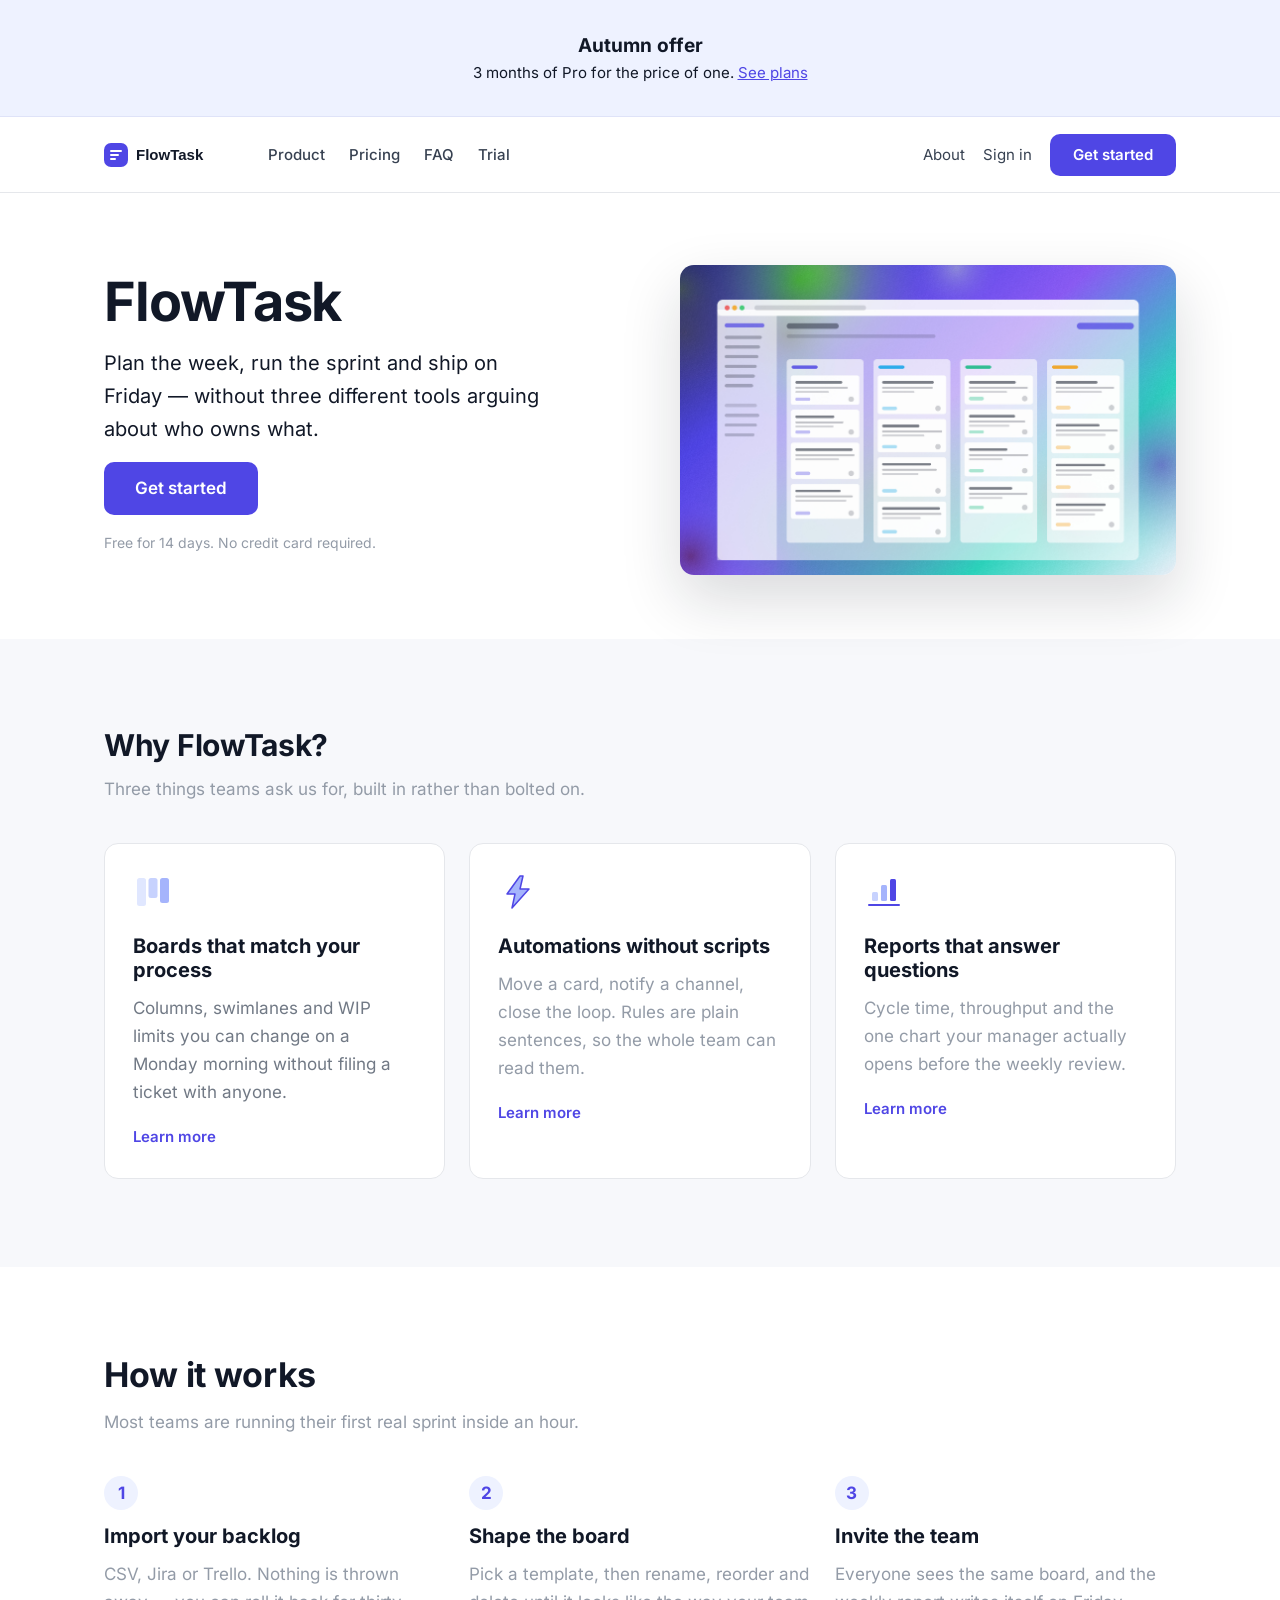
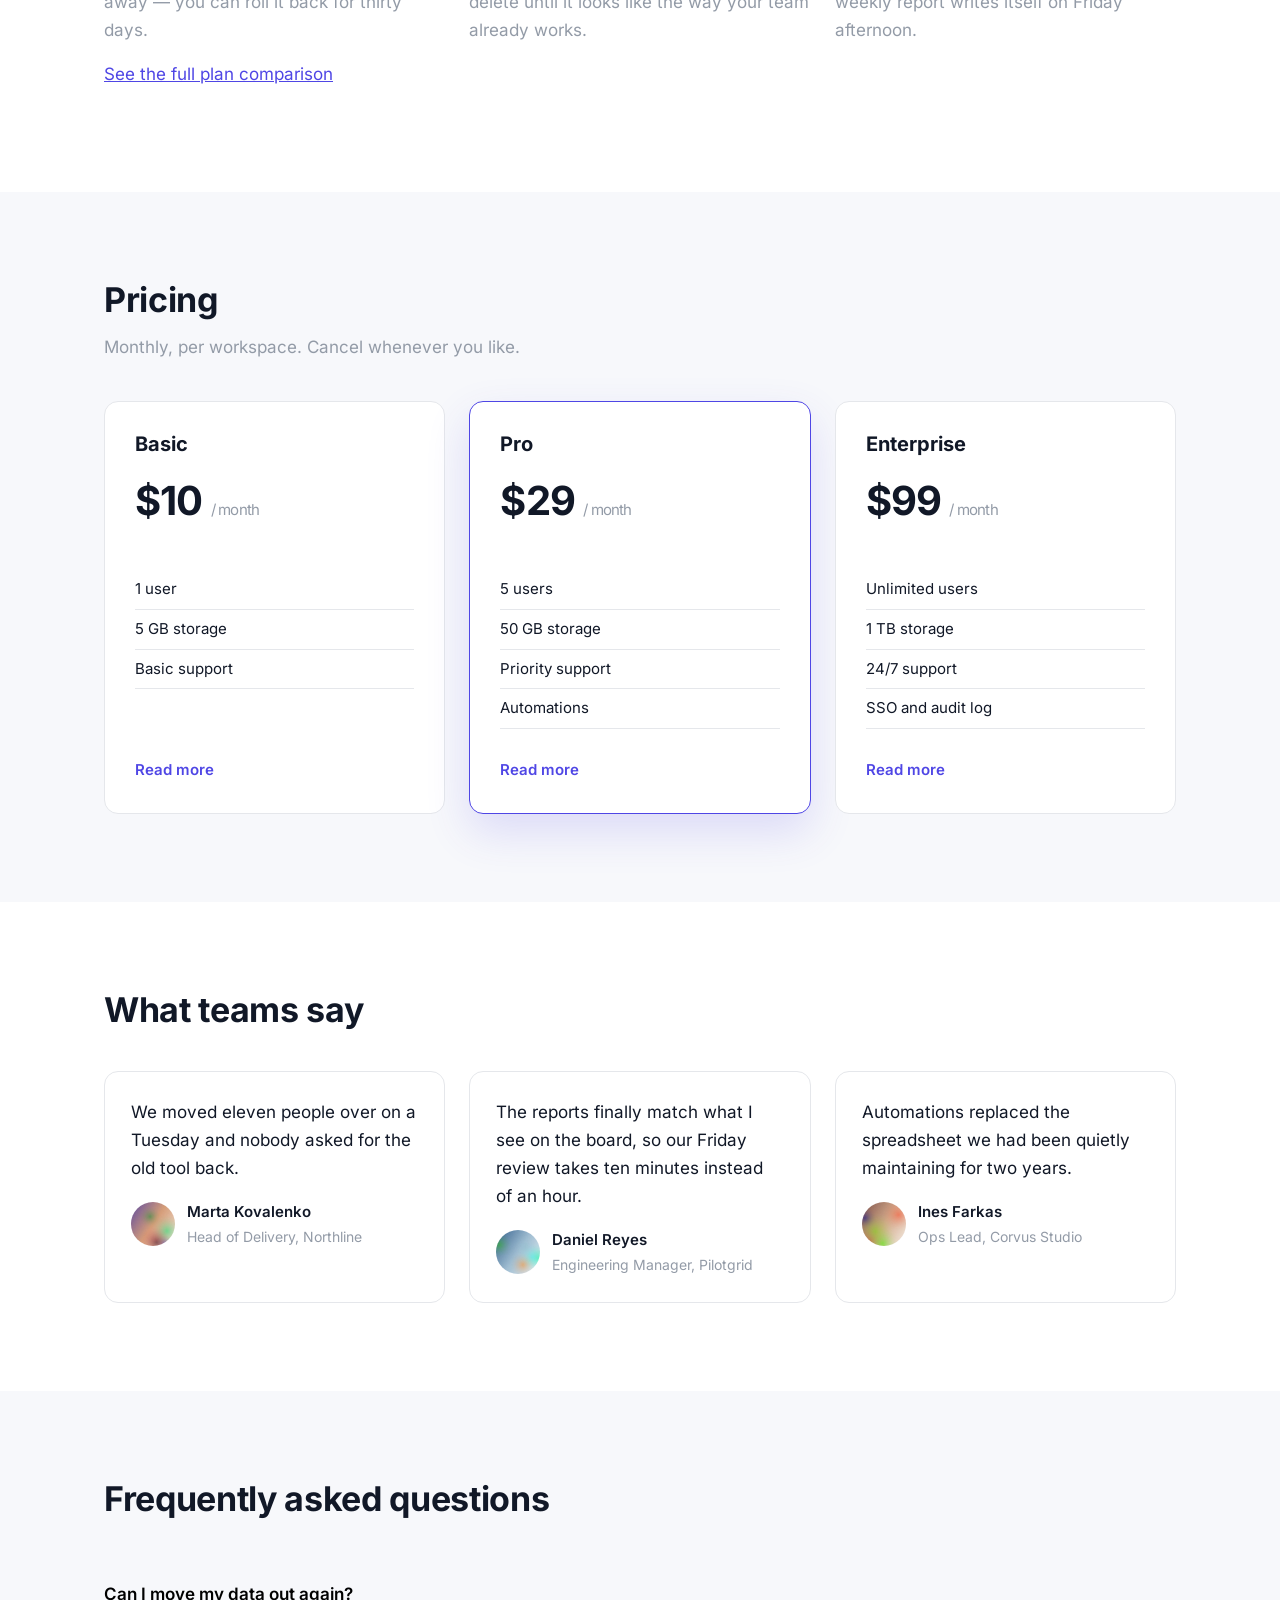
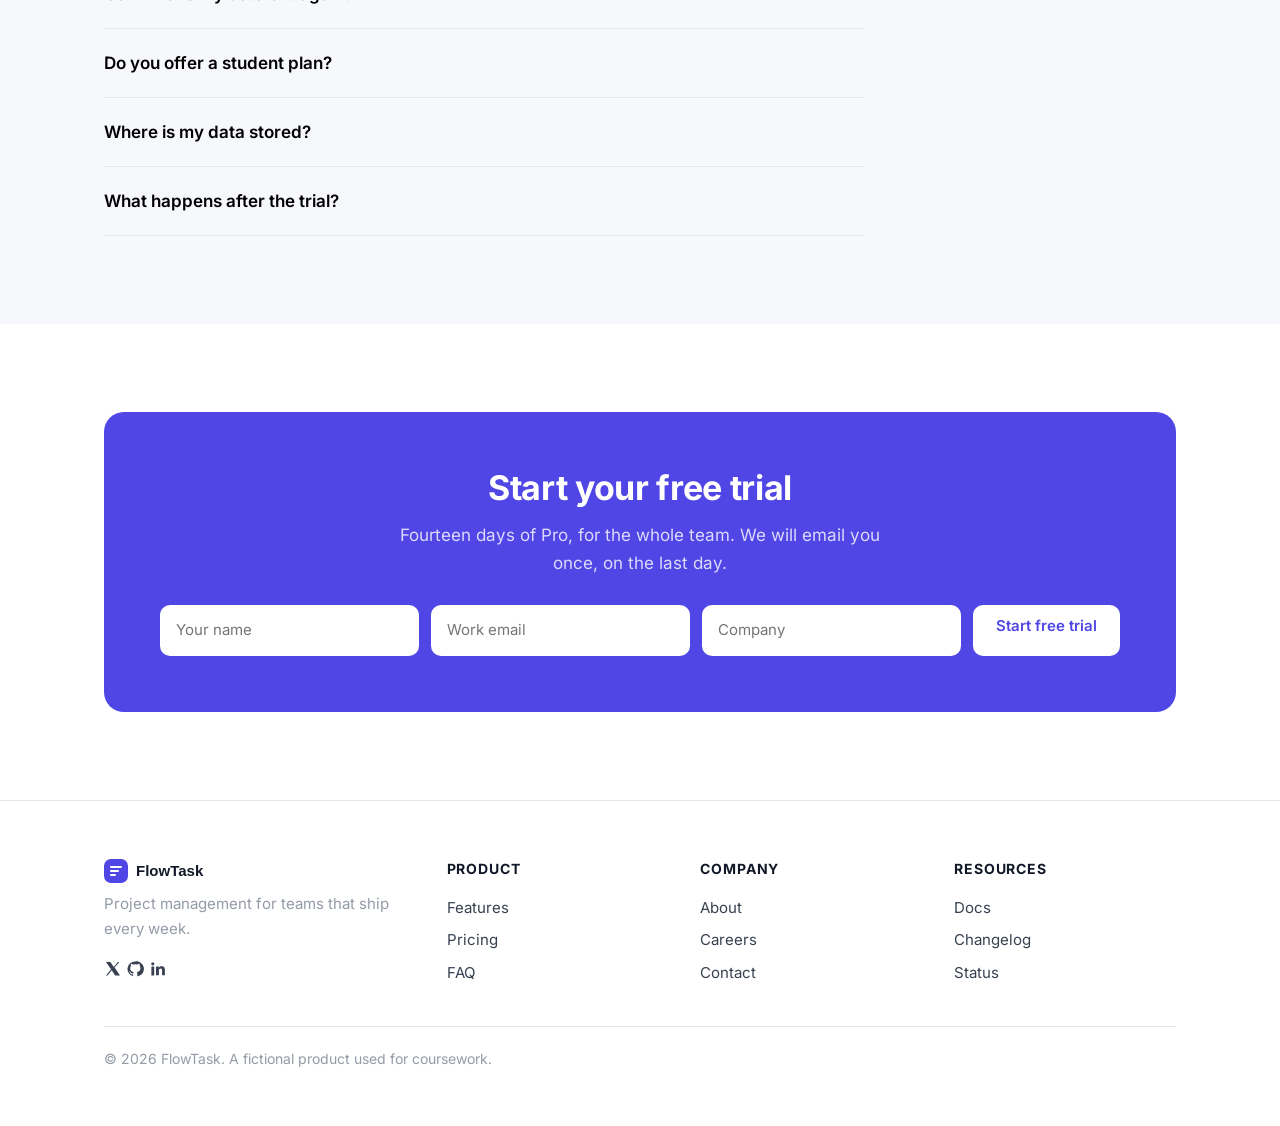
==== index.html @ 0ed1b21c "before changes" ====
<!DOCTYPE html>
<html>
<head>
  <meta charset="utf-8">
  <meta name="viewport" content="width=device-width, initial-scale=1">
  <title>FlowTask</title>
  <meta name="robots" content="noindex">
  <link rel="icon" href="img/logo.svg" type="image/svg+xml">
  <link rel="stylesheet" href="css/styles.css">
  <script src="js/main.js"></script>
  <script type="application/ld+json">
  {
    "@context": "https://schema.org",
    "@type": "Product",
    "name": "FlowTask Pro",
    "description": "Project management for teams that ship every week.",
    "brand": {
      "@type": "Brand",
      "name": "FlowTask"
    },
    "aggregateRating": {
      "@type": "AggregateRating",
      "ratingValue": "4.9",
      "reviewCount": "1284"
    },
    "offers": {
      "@type": "Offer",
      "price": "19.00",
      "priceCurrency": "USD",
      "availability": "https://schema.org/InStock"
    }
  }
  </script>
</head>
<body>

<header class="site-header">
  <div class="site-header__inner">
    <img class="logo" src="img/logo.svg" alt="FlowTask" width="132" height="28">

    <nav class="nav" role="navigation" aria-label="Main navigation">
      <div class="nav-item" data-target="features">Product</div>
      <div class="nav-item" data-target="pricing">Pricing</div>
      <div class="nav-item" data-target="faq">FAQ</div>
      <div class="nav-item" data-target="trial">Trial</div>
    </nav>

    <div class="site-header__actions">
      <a class="link-quiet" href="about.html">About</a>
      <a class="link-quiet" href="#" aria-label="Sign in">Sign in</a>
      <button class="btn btn--primary" role="button" aria-label="Get started button" id="header-cta">Get started</button>
    </div>
  </div>
</header>

<main>

  <section class="hero">
    <div class="shell hero__grid">
      <div class="hero__copy">
        <h1>FlowTask</h1>
        <p class="hero__lead">Plan the week, run the sprint and ship on Friday — without three
          different tools arguing about who owns what.</p>
        <div class="button button--primary button--lg" id="hero-cta">Get started</div>
        <p class="hero__note muted">Free for 14 days. No credit card required.</p>
      </div>
      <img class="hero__image" src="img/hero.jpg">
    </div>
  </section>

  <section class="section section--alt" id="features">
    <div class="shell">
      <div class="section__head">
        <h4>Why FlowTask?</h4>
        <p class="muted">Three things teams ask us for, built in rather than bolted on.</p>
      </div>

      <div class="grid-3">
        <div class="card">
          <img class="card__icon" src="img/feature-1.svg" alt="icon" width="40" height="40">
          <h3>Boards that match your process</h3>
          <p class="soft">Columns, swimlanes and WIP limits you can change on a Monday morning
            without filing a ticket with anyone.</p>
          <a class="card__link" href="#">Learn more</a>
        </div>

        <div class="card">
          <img class="card__icon" src="img/feature-2.svg" alt="" width="40" height="40">
          <h3>Automations without scripts</h3>
          <p class="muted">Move a card, notify a channel, close the loop. Rules are plain
            sentences, so the whole team can read them.</p>
          <a class="card__link" href="#">Learn more</a>
        </div>

        <div class="card">
          <img class="card__icon" src="img/feature-3.svg" alt="" width="40" height="40">
          <h3>Reports that answer questions</h3>
          <p class="muted">Cycle time, throughput and the one chart your manager actually opens
            before the weekly review.</p>
          <a class="card__link" href="#">Learn more</a>
        </div>
      </div>
    </div>
  </section>

  <section class="section" id="how">
    <div class="shell">
      <div class="section__head">
        <h2>How it works</h2>
        <p class="muted">Most teams are running their first real sprint inside an hour.</p>
      </div>

      <div class="grid-3">
        <div>
          <span class="step__num">1</span>
          <h3>Import your backlog</h3>
          <p class="muted">CSV, Jira or Trello. Nothing is thrown away — you can roll it back for
            thirty days.</p>
        </div>
        <div>
          <span class="step__num">2</span>
          <h3>Shape the board</h3>
          <p class="muted">Pick a template, then rename, reorder and delete until it looks like
            the way your team already works.</p>
        </div>
        <div>
          <span class="step__num">3</span>
          <h3>Invite the team</h3>
          <p class="muted">Everyone sees the same board, and the weekly report writes itself on
            Friday afternoon.</p>
        </div>
      </div>

      <p><a href="#pricing-details">See the full plan comparison</a></p>
    </div>
  </section>

  <section class="section section--alt" id="pricing">
    <div class="shell">
      <div class="section__head">
        <h2>Pricing</h2>
        <p class="muted">Monthly, per workspace. Cancel whenever you like.</p>
      </div>

      <div class="grid-3">
        <div class="plan">
          <h3>Basic</h3>
          <p class="plan__price">$10 <span class="plan__period">/ month</span></p>
          <ul class="plan__list">
            <li>1 user</li>
            <li>5 GB storage</li>
            <li>Basic support</li>
          </ul>
          <div class="plan__cta">
            <a class="card__link" href="#">Read more</a>
          </div>
        </div>

        <div class="plan plan--featured">
          <h3>Pro</h3>
          <p class="plan__price">$29 <span class="plan__period">/ month</span></p>
          <ul class="plan__list">
            <li>5 users</li>
            <li>50 GB storage</li>
            <li>Priority support</li>
            <li>Automations</li>
          </ul>
          <div class="plan__cta">
            <a class="card__link" href="#">Read more</a>
          </div>
        </div>

        <div class="plan">
          <h3>Enterprise</h3>
          <p class="plan__price">$99 <span class="plan__period">/ month</span></p>
          <ul class="plan__list">
            <li>Unlimited users</li>
            <li>1 TB storage</li>
            <li>24/7 support</li>
            <li>SSO and audit log</li>
          </ul>
          <div class="plan__cta">
            <a class="card__link" href="#">Read more</a>
          </div>
        </div>
      </div>
    </div>
  </section>

  <section class="section" id="testimonials">
    <div class="shell">
      <div class="section__head">
        <h2>What teams say</h2>
      </div>

      <div class="grid-3">
        <div class="quote">
          <p>We moved eleven people over on a Tuesday and nobody asked for the old tool back.</p>
          <div class="quote__person">
            <img class="quote__avatar" src="img/avatar-1.jpg" alt="" width="44" height="44">
            <div>
              <div class="quote__name">Marta Kovalenko</div>
              <div class="quote__role">Head of Delivery, Northline</div>
            </div>
          </div>
        </div>

        <div class="quote">
          <p>The reports finally match what I see on the board, so our Friday review takes ten
            minutes instead of an hour.</p>
          <div class="quote__person">
            <img class="quote__avatar" src="img/avatar-2.jpg" alt="" width="44" height="44">
            <div>
              <div class="quote__name">Daniel Reyes</div>
              <div class="quote__role">Engineering Manager, Pilotgrid</div>
            </div>
          </div>
        </div>

        <div class="quote">
          <p>Automations replaced the spreadsheet we had been quietly maintaining for two years.</p>
          <div class="quote__person">
            <img class="quote__avatar" src="img/avatar-3.jpg" alt="" width="44" height="44">
            <div>
              <div class="quote__name">Ines Farkas</div>
              <div class="quote__role">Ops Lead, Corvus Studio</div>
            </div>
          </div>
        </div>
      </div>
    </div>
  </section>

  <section class="section section--alt" id="faq">
    <div class="shell">
      <div class="section__head">
        <h2>Frequently asked questions</h2>
      </div>

      <div class="faq">

      <div class="faq__item">
        <button class="faq__q" type="button" aria-expanded="true">Can I move my data out again?</button>
        <div class="faq__a">
          <p>Yes. Every board exports to CSV and JSON, including comments and history, and the
            export runs on demand rather than on a schedule.</p>
        </div>
      </div>

      <div class="faq__item">
        <button class="faq__q" type="button" aria-expanded="true">Do you offer a student plan?</button>
        <div class="faq__a">
          <p>Students and non-profits get Pro at no cost for a year. Write to us from an
            institutional address and we will switch the workspace over.</p>
        </div>
      </div>

      <div class="faq__item">
        <button class="faq__q" type="button" aria-expanded="true">Where is my data stored?</button>
        <div class="faq__a">
          <p>In the EU by default. Enterprise workspaces can pin storage to a specific region and
            receive an audit log of every access.</p>
        </div>
      </div>

      <div class="faq__item">
        <button class="faq__q" type="button" aria-expanded="true">What happens after the trial?</button>
        <div class="faq__a">
          <p>The workspace becomes read-only for thirty days. Nothing is deleted until you ask us
            to delete it.</p>
        </div>
        </div>
      </div>
    </div>
  </section>

  <section class="section" id="trial">
    <div class="shell">
      <div class="trial">
        <h2>Start your free trial</h2>
        <p class="trial__lead">Fourteen days of Pro, for the whole team. We will email you once,
          on the last day.</p>

        <form class="trial__form" id="trial-form">
          <input class="trial__input" type="text" name="name" placeholder="Your name">
          <input class="trial__input" type="email" name="email" placeholder="Work email">
          <input class="trial__input" type="text" name="company" placeholder="Company">
          <div class="button button--invert" role="button" tabindex="0" id="trial-submit">Start free trial</div>
        </form>
      </div>
    </div>
  </section>

</main>

<footer class="site-footer">
  <div class="shell">
    <div class="site-footer__cols">
      <div>
        <img src="img/logo.svg" alt="FlowTask" width="132" height="28">
        <p class="muted">Project management for teams that ship every week.</p>
        <div class="social">
          <a href="#">
            <svg width="18" height="18" viewBox="0 0 18 18" aria-hidden="true">
              <path d="M10.6 7.6 15.3 2h-1.5l-4 4.9L6.4 2H2l5 7.3L2 15.5h1.5l4.2-5.2 3.5 5.2H16l-5.4-7.9Z" fill="#374151"/>
            </svg>
          </a>
          <a href="#">
            <svg width="18" height="18" viewBox="0 0 18 18" aria-hidden="true">
              <path d="M9 1.5a7.5 7.5 0 0 0-2.4 14.6c.4.1.5-.2.5-.4v-1.4c-2 .4-2.5-.5-2.7-1-.1-.3-.6-1-1-1.2-.3-.2-.8-.6 0-.6.7 0 1.2.7 1.4 1 .8 1.3 2 1 2.5.7.1-.6.3-1 .6-1.2-1.8-.2-3.7-.9-3.7-4 0-.9.3-1.6.8-2.2-.1-.2-.4-1 .1-2.1 0 0 .7-.2 2.2.8a7.4 7.4 0 0 1 4 0c1.5-1 2.2-.8 2.2-.8.5 1.1.2 1.9.1 2.1.5.6.8 1.3.8 2.2 0 3.1-1.9 3.8-3.7 4 .3.3.6.8.6 1.6v2.3c0 .2.1.5.5.4A7.5 7.5 0 0 0 9 1.5Z" fill="#374151"/>
            </svg>
          </a>
          <a href="#">
            <svg width="18" height="18" viewBox="0 0 18 18" aria-hidden="true">
              <path d="M3.4 6.4h2.8v9H3.4v-9Zm1.4-4.2a1.6 1.6 0 1 1 0 3.2 1.6 1.6 0 0 1 0-3.2ZM8 6.4h2.7v1.2h.1c.4-.7 1.3-1.4 2.7-1.4 2.9 0 3.4 1.8 3.4 4.2v4.9h-2.8v-4.4c0-1 0-2.4-1.5-2.4s-1.7 1.1-1.7 2.3v4.5H8v-9Z" fill="#374151"/>
            </svg>
          </a>
        </div>
      </div>

      <div>
        <div class="site-footer__title">Product</div>
        <ul>
          <li><a href="#features">Features</a></li>
          <li><a href="#pricing">Pricing</a></li>
          <li><a href="#faq">FAQ</a></li>
        </ul>
      </div>

      <div>
        <div class="site-footer__title">Company</div>
        <ul>
          <li><a href="about.html">About</a></li>
          <li><a href="#">Careers</a></li>
          <li><a href="#">Contact</a></li>
        </ul>
      </div>

      <div>
        <div class="site-footer__title">Resources</div>
        <ul>
          <li><a href="#">Docs</a></li>
          <li><a href="#">Changelog</a></li>
          <li><a href="#">Status</a></li>
        </ul>
      </div>
    </div>

    <p class="legal">© 2026 FlowTask. A fictional product used for coursework.</p>
  </div>
</footer>

</body>
</html>
---- css/styles.css ----
/* FlowTask — landing page styles */

@font-face {
  font-family: "Inter";
  src: url("../fonts/inter-latin.woff2") format("woff2");
  font-weight: 400 700;
  font-style: normal;
}

:root {
  --ink: #111827;
  --ink-muted: #939ba7;
  --ink-soft: #717985;
  --brand: #4f46e5;
  --brand-dark: #4338ca;
  --brand-tint: #eef2ff;
  --surface: #ffffff;
  --surface-alt: #f7f8fb;
  --line: #e5e7eb;
  --radius: 14px;
  --shell: 1120px;
  --step: 24px;
}

*,
*::before,
*::after {
  box-sizing: border-box;
}

body {
  margin: 0;
  font-family: "Inter", "Segoe UI", Arial, sans-serif;
  font-size: 17px;
  line-height: 1.65;
  color: var(--ink);
  background: var(--surface);
}

:focus {
  outline: none;
}

img {
  max-width: 100%;
  height: auto;
}

h1,
h2,
h3,
h4 {
  line-height: 1.2;
  margin: 0 0 12px;
}

h1 {
  font-size: 54px;
  letter-spacing: -0.02em;
}

h2 {
  font-size: 34px;
  letter-spacing: -0.01em;
}

h3 {
  font-size: 20px;
}

h4 {
  font-size: 30px;
  letter-spacing: -0.01em;
}

p {
  margin: 0 0 16px;
}

a {
  color: var(--brand);
}

.shell {
  max-width: var(--shell);
  margin: 0 auto;
  padding: 0 var(--step);
}

.muted {
  color: var(--ink-muted);
}

.soft {
  color: var(--ink-soft);
}

.section {
  padding: 88px 0;
}

.section--alt {
  background: var(--surface-alt);
}

.section__head {
  max-width: 640px;
  margin-bottom: 40px;
}

/* Header */

.site-header {
  position: sticky;
  top: 0;
  z-index: 40;
  height: 76px;
  background: rgba(255, 255, 255, 0.94);
  backdrop-filter: blur(8px);
  border-bottom: 1px solid var(--line);
}

.site-header__inner {
  max-width: var(--shell);
  height: 76px;
  margin: 0 auto;
  padding: 0 var(--step);
  display: flex;
  align-items: center;
  gap: 32px;
}

.nav {
  display: flex;
  gap: 24px;
  margin-right: auto;
}

.nav-item {
  font-size: 15px;
  font-weight: 500;
  color: #374151;
  cursor: pointer;
}

.nav-item:hover {
  color: var(--brand);
}

.site-header__actions {
  display: flex;
  align-items: center;
  gap: 18px;
}

.link-quiet {
  font-size: 15px;
  color: #374151;
  text-decoration: none;
}

.link-quiet:hover {
  color: var(--brand);
}

/* Buttons — .btn is the real element, .button is the styled box */

.btn,
.button {
  display: inline-block;
  padding: 11px 22px;
  border: 1px solid transparent;
  border-radius: 10px;
  font: inherit;
  font-size: 15px;
  font-weight: 600;
  line-height: 1.2;
  text-align: center;
  text-decoration: none;
  cursor: pointer;
}

.btn--primary,
.button--primary {
  background: var(--brand);
  color: #ffffff;
}

.btn--primary:hover,
.button--primary:hover {
  background: var(--brand-dark);
}

.button--invert {
  background: #ffffff;
  color: var(--brand);
}

.button--invert:hover {
  background: #eef0ff;
}

.btn--ghost {
  background: transparent;
  border-color: var(--line);
  color: var(--ink);
}

.button--lg {
  padding: 15px 30px;
  font-size: 17px;
}

/* Promo banner */

.promo {
  background: var(--brand-tint);
  border-bottom: 1px solid #dfe3f8;
  padding: 30px var(--step);
  text-align: center;
  font-size: 15px;
}

.promo strong {
  display: block;
  font-size: 19px;
}

/* Hero */

.hero {
  padding: 72px 0 64px;
}

.hero__grid {
  display: grid;
  grid-template-columns: 1.05fr 1fr;
  gap: 56px;
  align-items: center;
}

.hero__lead {
  font-size: 20px;
  max-width: 34ch;
}

.hero__note {
  font-size: 14px;
  margin-top: 16px;
}

.hero__image {
  width: 100%;
  border-radius: var(--radius);
  box-shadow: 0 24px 60px rgba(17, 24, 39, 0.16);
}

/* Cards */

.grid-3 {
  display: grid;
  grid-template-columns: repeat(3, 1fr);
  gap: 24px;
}

.card {
  background: var(--surface);
  border: 1px solid var(--line);
  border-radius: var(--radius);
  padding: 28px;
}

.card__icon {
  margin-bottom: 14px;
}

.card__link {
  font-size: 15px;
  font-weight: 600;
  text-decoration: none;
}

/* Steps */

.step__num {
  display: inline-flex;
  align-items: center;
  justify-content: center;
  width: 34px;
  height: 34px;
  margin-bottom: 14px;
  border-radius: 50%;
  background: var(--brand-tint);
  color: var(--brand);
  font-weight: 700;
}

/* Pricing */

.plan {
  display: flex;
  flex-direction: column;
  background: var(--surface);
  border: 1px solid var(--line);
  border-radius: var(--radius);
  padding: 30px;
}

.plan--featured {
  border-color: var(--brand);
  box-shadow: 0 18px 44px rgba(79, 70, 229, 0.16);
}

.plan__price {
  font-size: 40px;
  font-weight: 700;
  letter-spacing: -0.02em;
}

.plan__period {
  font-size: 15px;
  font-weight: 400;
  color: var(--ink-muted);
}

.plan__list {
  list-style: none;
  margin: 20px 0 26px;
  padding: 0;
  font-size: 15px;
}

.plan__list li {
  padding: 7px 0;
  border-bottom: 1px solid var(--line);
}

.plan__cta {
  margin-top: auto;
}

/* Testimonials */

.quote {
  background: var(--surface);
  border: 1px solid var(--line);
  border-radius: var(--radius);
  padding: 26px;
}

.quote__person {
  display: flex;
  align-items: center;
  gap: 12px;
  margin-top: 18px;
}

.quote__avatar {
  width: 44px;
  height: 44px;
  border-radius: 50%;
  object-fit: cover;
}

.quote__name {
  font-size: 15px;
  font-weight: 600;
}

.quote__role {
  font-size: 14px;
  color: var(--ink-muted);
}

/* FAQ */

.faq {
  max-width: 760px;
}

.faq__item {
  border-bottom: 1px solid var(--line);
}

.faq__q {
  width: 100%;
  padding: 20px 0;
  background: none;
  border: 0;
  font: inherit;
  font-weight: 600;
  text-align: left;
  cursor: pointer;
}

.faq__a {
  display: none;
  padding-bottom: 20px;
  color: #374151;
}

.faq__item.is-open .faq__a {
  display: block;
}

/* Trial form */

.trial {
  background: var(--brand);
  border-radius: 20px;
  padding: 56px;
  color: #ffffff;
  text-align: center;
}

.trial h2 {
  color: #ffffff;
}

.trial__lead {
  color: #dcd9fb;
  max-width: 46ch;
  margin: 0 auto 28px;
}

.trial__form {
  display: flex;
  flex-wrap: wrap;
  justify-content: center;
  gap: 12px;
}

.trial__input {
  flex: 1 1 210px;
  max-width: 260px;
  padding: 13px 16px;
  border: 0;
  border-radius: 10px;
  font: inherit;
  font-size: 15px;
}

/* Footer */

.site-footer {
  padding: 56px 0 40px;
  border-top: 1px solid var(--line);
  font-size: 15px;
}

.site-footer__cols {
  display: grid;
  grid-template-columns: 1.4fr 1fr 1fr 1fr;
  gap: 32px;
}

.site-footer__title {
  font-size: 14px;
  font-weight: 700;
  text-transform: uppercase;
  letter-spacing: 0.06em;
  margin-bottom: 12px;
}

.site-footer ul {
  list-style: none;
  margin: 0;
  padding: 0;
}

.site-footer li {
  padding: 4px 0;
}

.site-footer a {
  color: #374151;
  text-decoration: none;
}

.site-footer a:hover {
  color: var(--brand);
}

.social {
  display: flex;
  gap: 4px;
  margin-top: 18px;
}

.social a {
  display: inline-flex;
  width: 18px;
  height: 18px;
}

.legal {
  margin-top: 36px;
  padding-top: 20px;
  border-top: 1px solid var(--line);
  color: var(--ink-muted);
  font-size: 14px;
}

/* About page */

.page-head {
  padding: 64px 0 24px;
}

.prose {
  max-width: 68ch;
}

.prose h2 {
  margin-top: 40px;
}

/* Shared UI kit — carried over from the FlowTask app shell */

.dashboard {
  display: grid;
  grid-template-columns: 240px 1fr;
  min-height: 100vh;
  background: var(--surface-alt);
}

.dashboard__sidebar {
  padding: 24px 18px;
  background: #0f172a;
  color: #cbd5f5;
}

.dashboard__nav-link {
  display: block;
  padding: 9px 12px;
  border-radius: 8px;
  color: #cbd5f5;
  text-decoration: none;
}

.dashboard__nav-link.is-active {
  background: rgba(79, 70, 229, 0.24);
  color: #ffffff;
}

.dashboard__topbar {
  display: flex;
  align-items: center;
  justify-content: space-between;
  height: 64px;
  padding: 0 24px;
  background: var(--surface);
  border-bottom: 1px solid var(--line);
}

.board {
  display: flex;
  gap: 16px;
  padding: 24px;
  overflow-x: auto;
}

.board__column {
  flex: 0 0 280px;
  background: var(--surface);
  border: 1px solid var(--line);
  border-radius: 12px;
  padding: 14px;
}

.board__card {
  background: var(--surface);
  border: 1px solid var(--line);
  border-radius: 10px;
  padding: 12px;
  margin-bottom: 10px;
  box-shadow: 0 1px 2px rgba(17, 24, 39, 0.06);
}

.board__card--urgent {
  border-left: 3px solid #ef4444;
}

.tag {
  display: inline-block;
  padding: 2px 9px;
  border-radius: 999px;
  background: var(--brand-tint);
  color: var(--brand-dark);
  font-size: 12px;
  font-weight: 600;
}

.tag--done {
  background: #dcfce7;
  color: #166534;
}

.tag--blocked {
  background: #fee2e2;
  color: #991b1b;
}

.avatar-stack {
  display: flex;
}

.avatar-stack img {
  width: 28px;
  height: 28px;
  border-radius: 50%;
  border: 2px solid var(--surface);
  margin-left: -8px;
}

.modal {
  position: fixed;
  inset: 0;
  display: grid;
  place-items: center;
  background: rgba(15, 23, 42, 0.5);
}

.modal__panel {
  width: min(560px, 92vw);
  background: var(--surface);
  border-radius: 16px;
  padding: 28px;
}

.toast {
  position: fixed;
  right: 24px;
  bottom: 24px;
  padding: 14px 18px;
  border-radius: 12px;
  background: #0f172a;
  color: #ffffff;
  box-shadow: 0 12px 30px rgba(15, 23, 42, 0.32);
}

.table {
  width: 100%;
  border-collapse: collapse;
  font-size: 15px;
}

.table th,
.table td {
  padding: 10px 12px;
  border-bottom: 1px solid var(--line);
  text-align: left;
}

.table thead th {
  background: var(--surface-alt);
  font-size: 13px;
  text-transform: uppercase;
  letter-spacing: 0.05em;
}

/* Responsive */

@media (max-width: 900px) {
  .hero__grid,
  .grid-3,
  .site-footer__cols {
    grid-template-columns: 1fr;
  }

  h1 {
    font-size: 40px;
  }

  h4 {
    font-size: 26px;
  }

  .nav {
    display: none;
  }

  .trial {
    padding: 36px 22px;
  }
}
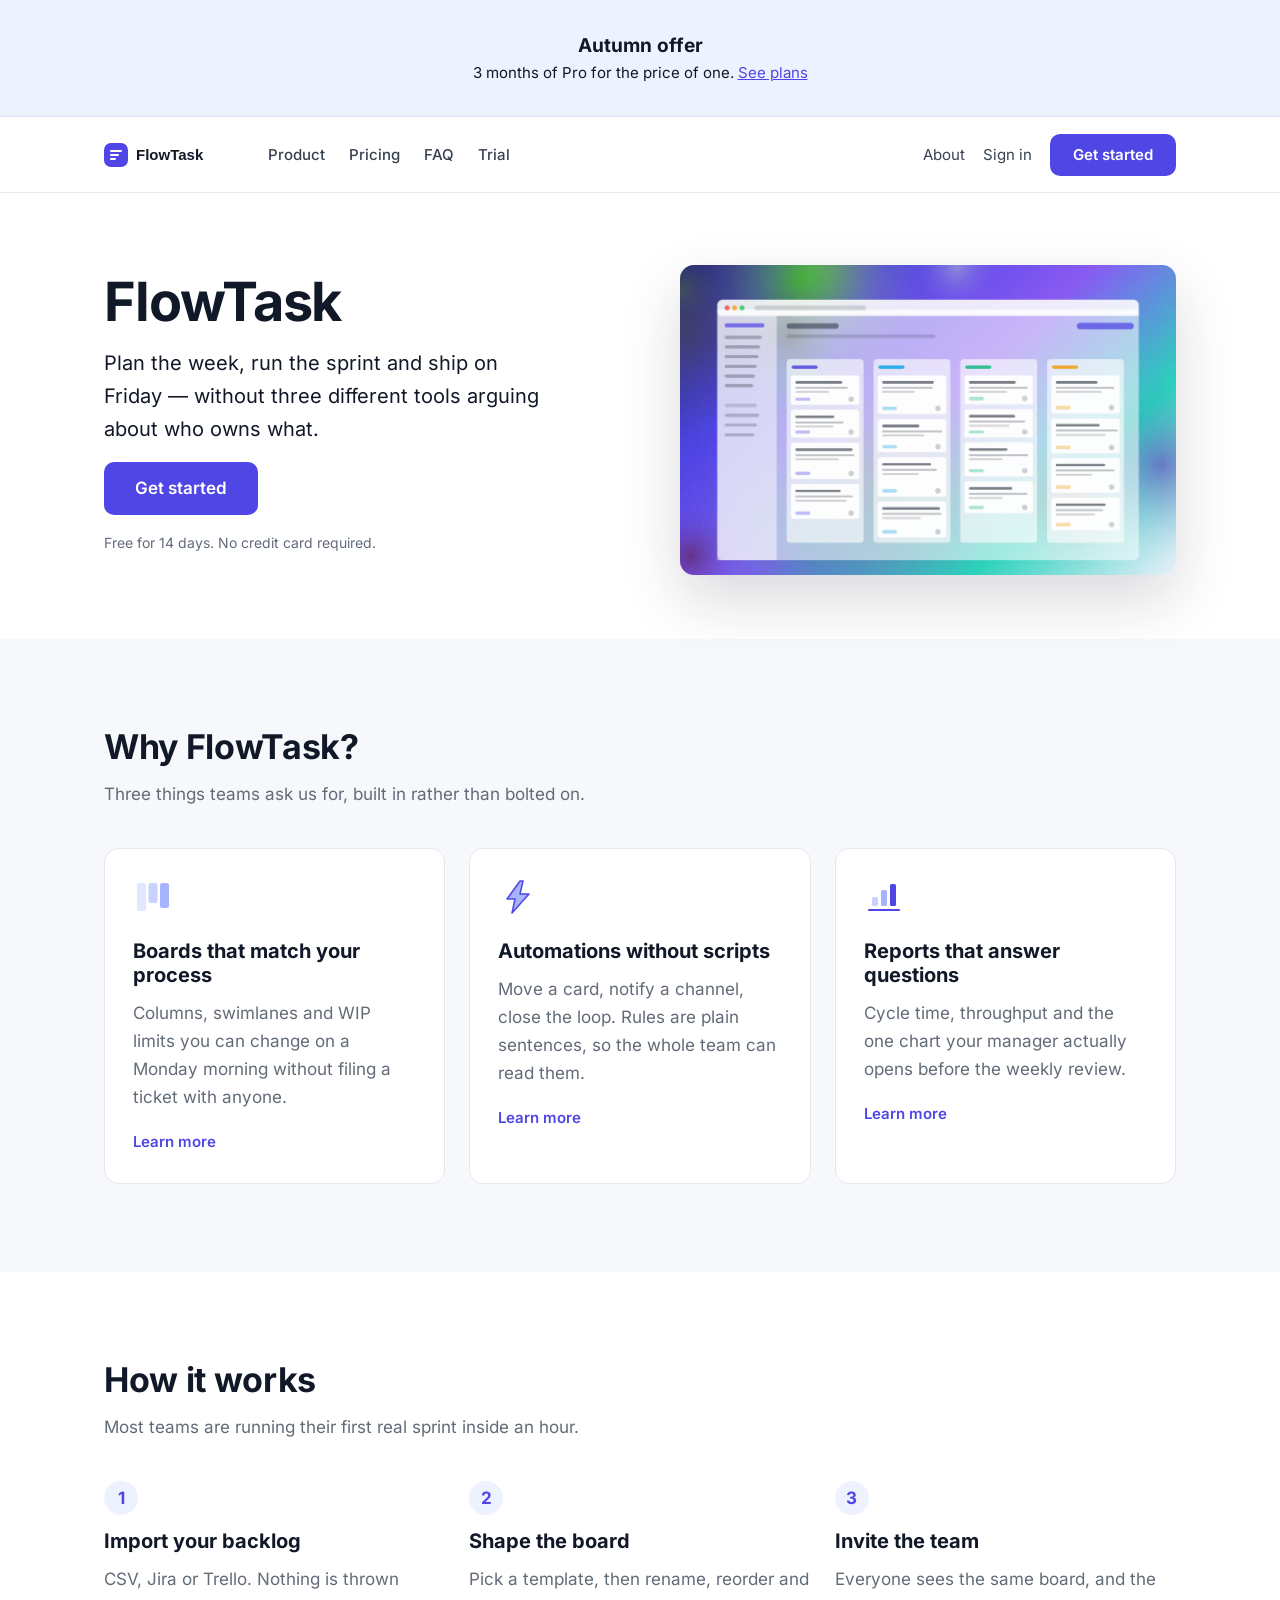
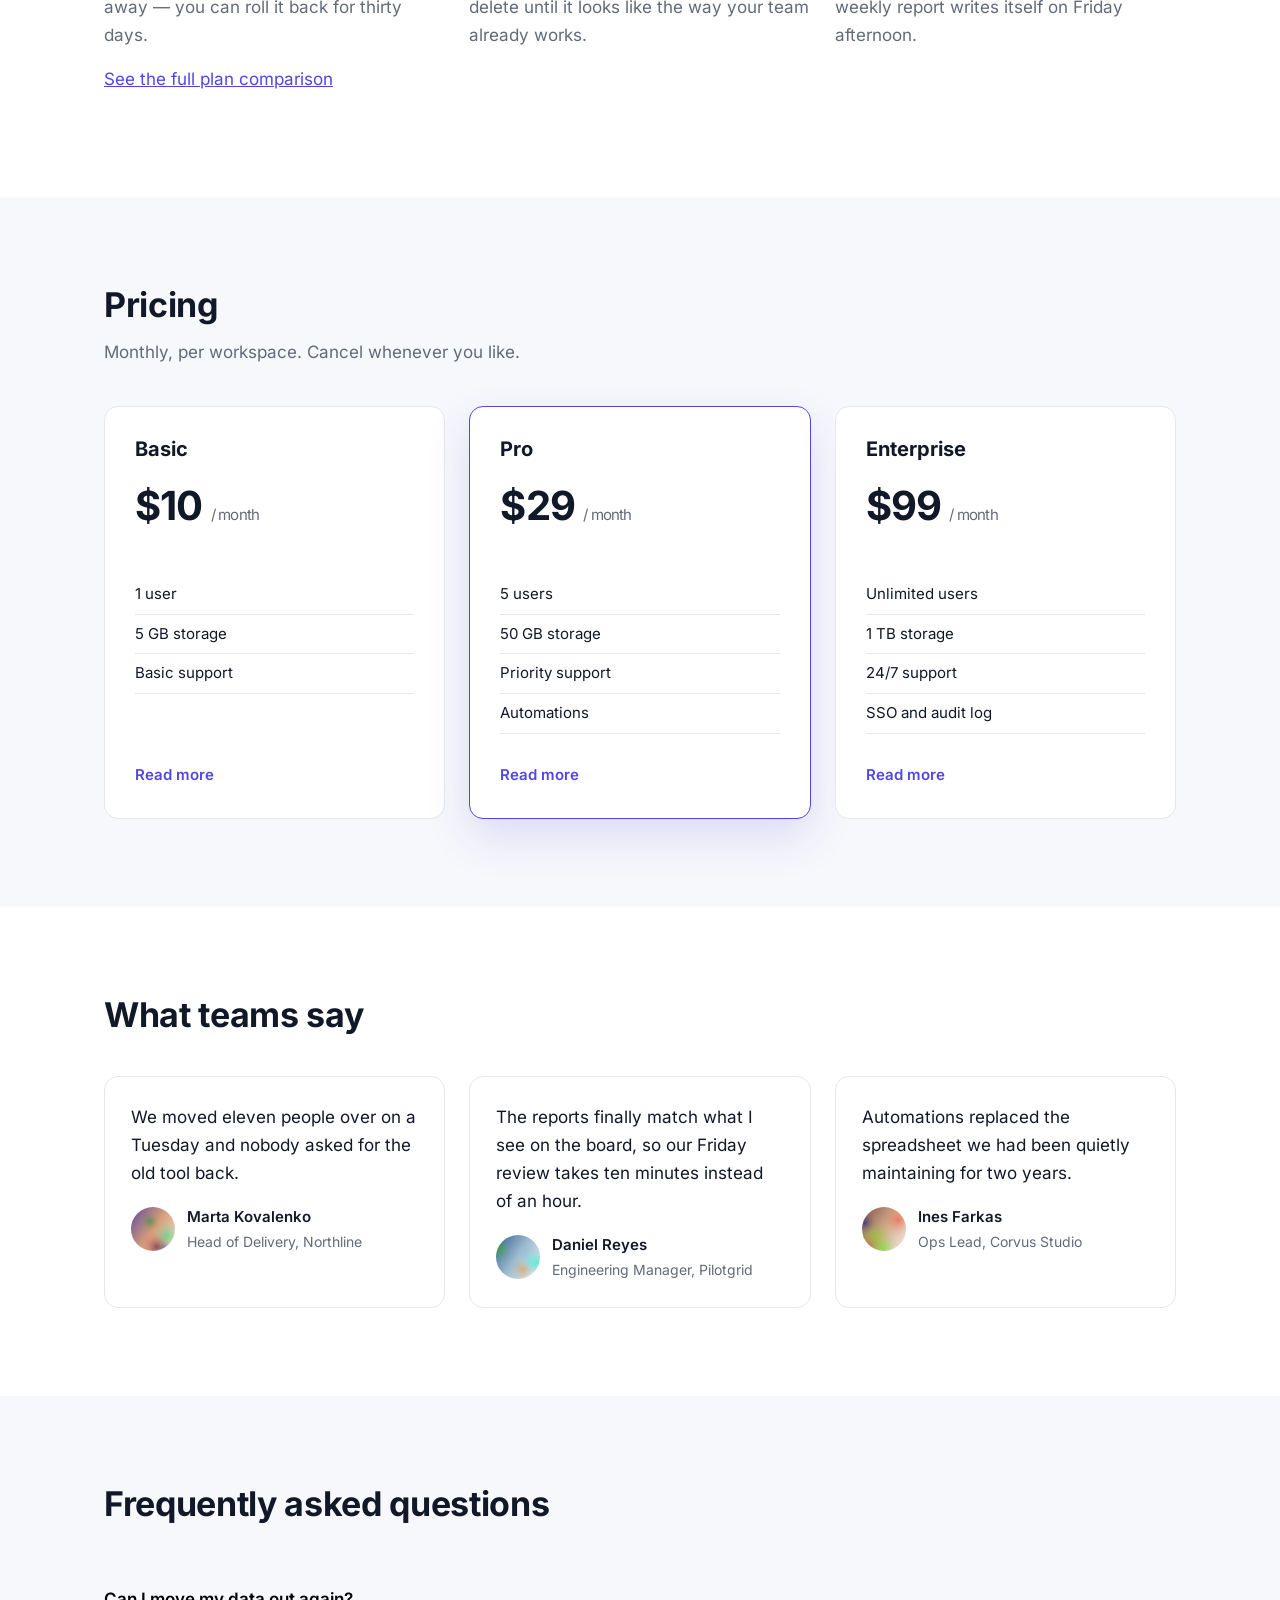
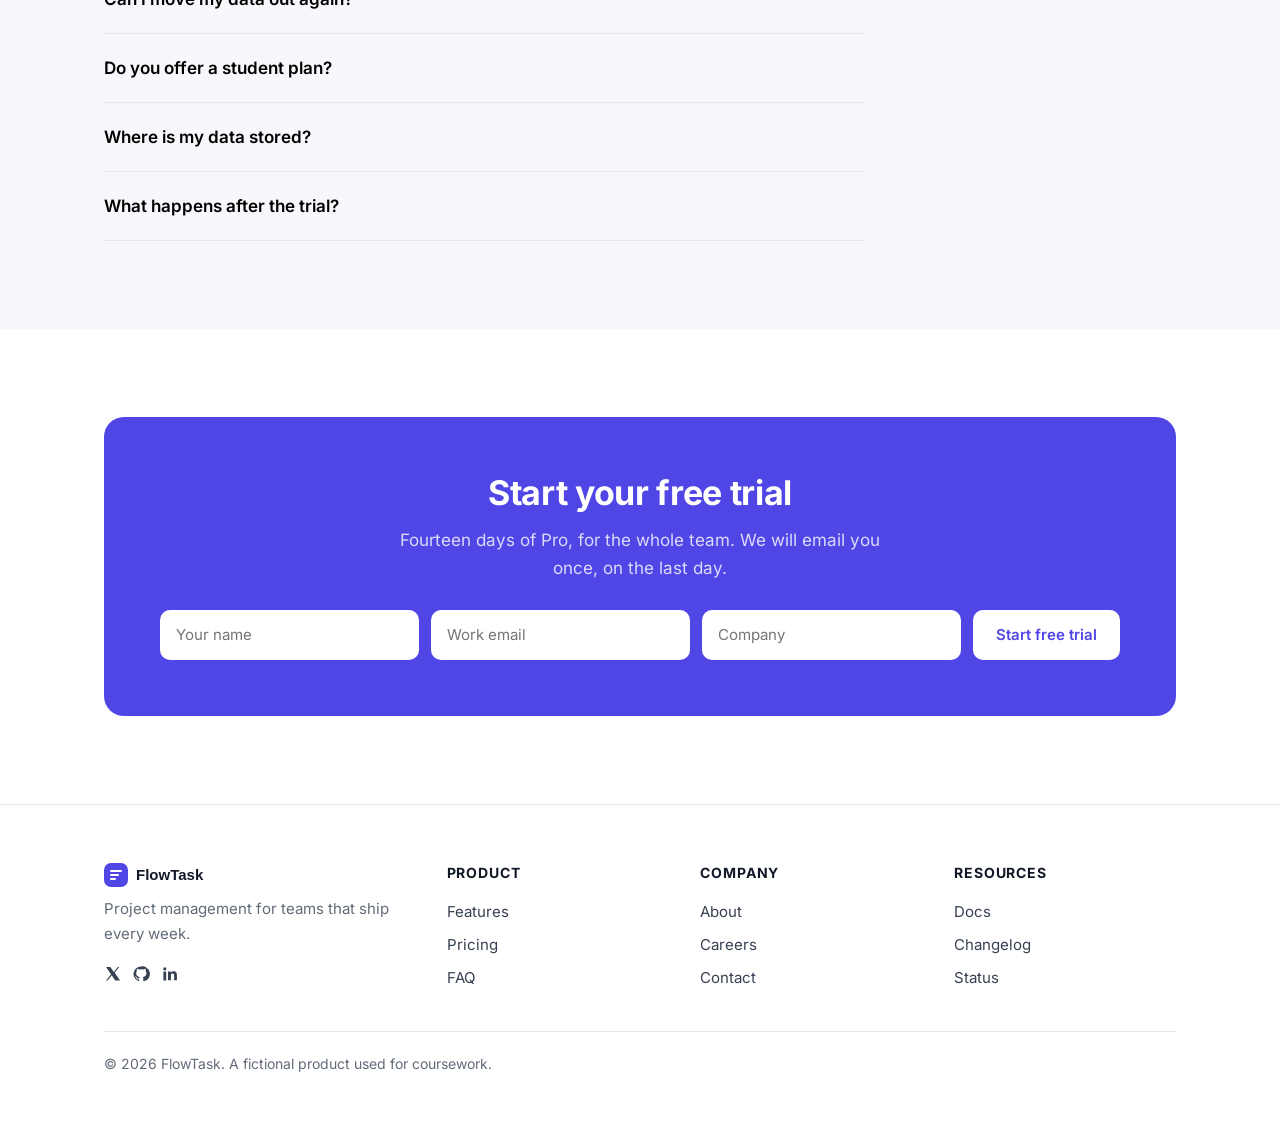
==== commit 04bf7443: "Lab 4" ====
--- a/index.html
+++ b/index.html
@@ -1,13 +1,20 @@
 <!DOCTYPE html>
-<html>
+<html lang="en">
 <head>
   <meta charset="utf-8">
   <meta name="viewport" content="width=device-width, initial-scale=1">
-  <title>FlowTask</title>
-  <meta name="robots" content="noindex">
+  <title>FlowTask | Project Management for Teams</title>
+  <meta name="description" content="Plan sprints, manage work, and ship every week with FlowTask project management for teams.">
+  <meta name="robots" content="index, follow">
+  <link rel="canonical" href="https://lab4-lovat.vercel.app/">
+  <meta property="og:title" content="FlowTask | Project Management for Teams">
+  <meta property="og:description" content="Plan sprints, manage work, and ship every week with FlowTask project management for teams.">
+  <meta property="og:type" content="website">
+  <meta property="og:url" content="https://lab4-lovat.vercel.app/">
+  <meta property="og:image" content="https://lab4-lovat.vercel.app/img/hero.jpg">
   <link rel="icon" href="img/logo.svg" type="image/svg+xml">
   <link rel="stylesheet" href="css/styles.css">
-  <script src="js/main.js"></script>
+  <script src="js/main.js" defer></script>
   <script type="application/ld+json">
   {
     "@context": "https://schema.org",
@@ -18,42 +25,41 @@
       "@type": "Brand",
       "name": "FlowTask"
     },
-    "aggregateRating": {
-      "@type": "AggregateRating",
-      "ratingValue": "4.9",
-      "reviewCount": "1284"
-    },
     "offers": {
       "@type": "Offer",
-      "price": "19.00",
-      "priceCurrency": "USD",
-      "availability": "https://schema.org/InStock"
+        "name": "Pro",
+        "price": "29.00",
+        "priceCurrency": "USD"
     }
   }
   </script>
 </head>
 <body>
+<a class="skip-link" href="#main-content">Skip to main content</a>
+<aside class="promo" aria-label="Seasonal offer">
+  <strong>Autumn offer</strong> 3 months of Pro for the price of one. <a href="#pricing">See plans</a>
+</aside>
 
 <header class="site-header">
   <div class="site-header__inner">
     <img class="logo" src="img/logo.svg" alt="FlowTask" width="132" height="28">
 
-    <nav class="nav" role="navigation" aria-label="Main navigation">
-      <div class="nav-item" data-target="features">Product</div>
-      <div class="nav-item" data-target="pricing">Pricing</div>
-      <div class="nav-item" data-target="faq">FAQ</div>
-      <div class="nav-item" data-target="trial">Trial</div>
+    <nav class="nav" aria-label="Main navigation">
+      <a class="nav-item" href="#features">Product</a>
+      <a class="nav-item" href="#pricing">Pricing</a>
+      <a class="nav-item" href="#faq">FAQ</a>
+      <a class="nav-item" href="#trial">Trial</a>
     </nav>
 
     <div class="site-header__actions">
       <a class="link-quiet" href="about.html">About</a>
-      <a class="link-quiet" href="#" aria-label="Sign in">Sign in</a>
-      <button class="btn btn--primary" role="button" aria-label="Get started button" id="header-cta">Get started</button>
+      <span class="link-quiet">Sign in</span>
+      <button class="btn btn--primary" id="header-cta" type="button">Get started</button>
     </div>
   </div>
 </header>
 
-<main>
+<main id="main-content">
 
   <section class="hero">
     <div class="shell hero__grid">
@@ -61,23 +67,23 @@
         <h1>FlowTask</h1>
         <p class="hero__lead">Plan the week, run the sprint and ship on Friday — without three
           different tools arguing about who owns what.</p>
-        <div class="button button--primary button--lg" id="hero-cta">Get started</div>
+        <button class="button button--primary button--lg" id="hero-cta" type="button">Get started</button>
         <p class="hero__note muted">Free for 14 days. No credit card required.</p>
       </div>
-      <img class="hero__image" src="img/hero.jpg">
+      <img class="hero__image" src="img/hero.jpg" alt="Illustration of a project board with workflow columns and task cards" width="4000" height="2500" fetchpriority="high">
     </div>
   </section>
 
   <section class="section section--alt" id="features">
     <div class="shell">
       <div class="section__head">
-        <h4>Why FlowTask?</h4>
+        <h2>Why FlowTask?</h2>
         <p class="muted">Three things teams ask us for, built in rather than bolted on.</p>
       </div>
 
       <div class="grid-3">
         <div class="card">
-          <img class="card__icon" src="img/feature-1.svg" alt="icon" width="40" height="40">
+          <img class="card__icon" src="img/feature-1.svg" alt="" width="40" height="40">
           <h3>Boards that match your process</h3>
           <p class="soft">Columns, swimlanes and WIP limits you can change on a Monday morning
             without filing a ticket with anyone.</p>
@@ -131,7 +137,7 @@
         </div>
       </div>
 
-      <p><a href="#pricing-details">See the full plan comparison</a></p>
+      <p><a href="#pricing">See the full plan comparison</a></p>
     </div>
   </section>
 
@@ -240,32 +246,32 @@
       <div class="faq">
 
       <div class="faq__item">
-        <button class="faq__q" type="button" aria-expanded="true">Can I move my data out again?</button>
-        <div class="faq__a">
+        <button class="faq__q" type="button" aria-expanded="false" aria-controls="faq-answer-1">Can I move my data out again?</button>
+        <div class="faq__a" id="faq-answer-1" hidden>
           <p>Yes. Every board exports to CSV and JSON, including comments and history, and the
             export runs on demand rather than on a schedule.</p>
         </div>
       </div>
 
       <div class="faq__item">
-        <button class="faq__q" type="button" aria-expanded="true">Do you offer a student plan?</button>
-        <div class="faq__a">
+        <button class="faq__q" type="button" aria-expanded="false" aria-controls="faq-answer-2">Do you offer a student plan?</button>
+        <div class="faq__a" id="faq-answer-2" hidden>
           <p>Students and non-profits get Pro at no cost for a year. Write to us from an
             institutional address and we will switch the workspace over.</p>
         </div>
       </div>
 
       <div class="faq__item">
-        <button class="faq__q" type="button" aria-expanded="true">Where is my data stored?</button>
-        <div class="faq__a">
+        <button class="faq__q" type="button" aria-expanded="false" aria-controls="faq-answer-3">Where is my data stored?</button>
+        <div class="faq__a" id="faq-answer-3" hidden>
           <p>In the EU by default. Enterprise workspaces can pin storage to a specific region and
             receive an audit log of every access.</p>
         </div>
       </div>
 
       <div class="faq__item">
-        <button class="faq__q" type="button" aria-expanded="true">What happens after the trial?</button>
-        <div class="faq__a">
+        <button class="faq__q" type="button" aria-expanded="false" aria-controls="faq-answer-4">What happens after the trial?</button>
+        <div class="faq__a" id="faq-answer-4" hidden>
           <p>The workspace becomes read-only for thirty days. Nothing is deleted until you ask us
             to delete it.</p>
         </div>
@@ -282,10 +288,14 @@
           on the last day.</p>
 
         <form class="trial__form" id="trial-form">
-          <input class="trial__input" type="text" name="name" placeholder="Your name">
-          <input class="trial__input" type="email" name="email" placeholder="Work email">
-          <input class="trial__input" type="text" name="company" placeholder="Company">
-          <div class="button button--invert" role="button" tabindex="0" id="trial-submit">Start free trial</div>
+          <label class="visually-hidden" for="trial-name">Your name</label>
+          <input class="trial__input" type="text" id="trial-name" name="name" placeholder="Your name" autocomplete="name" required>
+          <label class="visually-hidden" for="trial-email">Work email</label>
+          <input class="trial__input" type="email" id="trial-email" name="email" placeholder="Work email" autocomplete="email" required>
+          <label class="visually-hidden" for="trial-company">Company</label>
+          <input class="trial__input" type="text" id="trial-company" name="company" placeholder="Company" autocomplete="organization">
+          <button class="button button--invert" type="submit" id="trial-submit">Start free trial</button>
+          <p class="trial__success" role="status" hidden>Thanks. Check your inbox for the next step.</p>
         </form>
       </div>
     </div>
@@ -299,22 +309,22 @@
       <div>
         <img src="img/logo.svg" alt="FlowTask" width="132" height="28">
         <p class="muted">Project management for teams that ship every week.</p>
-        <div class="social">
-          <a href="#">
+        <div class="social" aria-hidden="true">
+          <span>
             <svg width="18" height="18" viewBox="0 0 18 18" aria-hidden="true">
               <path d="M10.6 7.6 15.3 2h-1.5l-4 4.9L6.4 2H2l5 7.3L2 15.5h1.5l4.2-5.2 3.5 5.2H16l-5.4-7.9Z" fill="#374151"/>
             </svg>
-          </a>
-          <a href="#">
+          </span>
+          <span>
             <svg width="18" height="18" viewBox="0 0 18 18" aria-hidden="true">
               <path d="M9 1.5a7.5 7.5 0 0 0-2.4 14.6c.4.1.5-.2.5-.4v-1.4c-2 .4-2.5-.5-2.7-1-.1-.3-.6-1-1-1.2-.3-.2-.8-.6 0-.6.7 0 1.2.7 1.4 1 .8 1.3 2 1 2.5.7.1-.6.3-1 .6-1.2-1.8-.2-3.7-.9-3.7-4 0-.9.3-1.6.8-2.2-.1-.2-.4-1 .1-2.1 0 0 .7-.2 2.2.8a7.4 7.4 0 0 1 4 0c1.5-1 2.2-.8 2.2-.8.5 1.1.2 1.9.1 2.1.5.6.8 1.3.8 2.2 0 3.1-1.9 3.8-3.7 4 .3.3.6.8.6 1.6v2.3c0 .2.1.5.5.4A7.5 7.5 0 0 0 9 1.5Z" fill="#374151"/>
             </svg>
-          </a>
-          <a href="#">
+          </span>
+          <span>
             <svg width="18" height="18" viewBox="0 0 18 18" aria-hidden="true">
               <path d="M3.4 6.4h2.8v9H3.4v-9Zm1.4-4.2a1.6 1.6 0 1 1 0 3.2 1.6 1.6 0 0 1 0-3.2ZM8 6.4h2.7v1.2h.1c.4-.7 1.3-1.4 2.7-1.4 2.9 0 3.4 1.8 3.4 4.2v4.9h-2.8v-4.4c0-1 0-2.4-1.5-2.4s-1.7 1.1-1.7 2.3v4.5H8v-9Z" fill="#374151"/>
             </svg>
-          </a>
+          </span>
         </div>
       </div>
 
--- a/css/styles.css
+++ b/css/styles.css
@@ -9,8 +9,8 @@
 
 :root {
   --ink: #111827;
-  --ink-muted: #939ba7;
-  --ink-soft: #717985;
+  --ink-muted: #626b78;
+  --ink-soft: #626b78;
   --brand: #4f46e5;
   --brand-dark: #4338ca;
   --brand-tint: #eef2ff;
@@ -28,6 +28,10 @@
   box-sizing: border-box;
 }
 
+html {
+  scroll-padding-top: 92px;
+}
+
 body {
   margin: 0;
   font-family: "Inter", "Segoe UI", Arial, sans-serif;
@@ -37,8 +41,23 @@
   background: var(--surface);
 }
 
-:focus {
-  outline: none;
+:focus-visible {
+  outline: 3px solid #0b63ce;
+  outline-offset: 3px;
+}
+
+.skip-link {
+  position: absolute;
+  top: 8px;
+  left: -9999px;
+  z-index: 100;
+  padding: 10px 14px;
+  background: #ffffff;
+  color: #111827;
+}
+
+.skip-link:focus-visible {
+  left: 8px;
 }
 
 img {
@@ -137,10 +156,13 @@
 }
 
 .nav-item {
+  display: inline-flex;
+  align-items: center;
+  min-height: 40px;
   font-size: 15px;
   font-weight: 500;
   color: #374151;
-  cursor: pointer;
+  text-decoration: none;
 }
 
 .nav-item:hover {
@@ -171,6 +193,7 @@
   padding: 11px 22px;
   border: 1px solid transparent;
   border-radius: 10px;
+  appearance: none;
   font: inherit;
   font-size: 15px;
   font-weight: 600;
@@ -440,6 +463,28 @@
   font-size: 15px;
 }
 
+.visually-hidden {
+  position: absolute;
+  width: 1px;
+  height: 1px;
+  padding: 0;
+  margin: -1px;
+  overflow: hidden;
+  clip: rect(0, 0, 0, 0);
+  white-space: nowrap;
+  border: 0;
+}
+
+.trial :focus-visible {
+  outline-color: #ffffff;
+}
+
+.trial__success {
+  flex: 1 1 100%;
+  margin: 8px 0 0;
+  color: #ffffff;
+}
+
 /* Footer */
 
 .site-footer {
@@ -487,10 +532,11 @@
   margin-top: 18px;
 }
 
-.social a {
+.social a,
+.social span {
   display: inline-flex;
-  width: 18px;
-  height: 18px;
+  width: 24px;
+  height: 24px;
 }
 
 .legal {
@@ -662,6 +708,18 @@
 /* Responsive */
 
 @media (max-width: 900px) {
+  .site-header__inner {
+    gap: 12px;
+  }
+
+  .site-header__actions {
+    gap: 10px;
+  }
+
+  .site-header__actions > span.link-quiet {
+    display: none;
+  }
+
   .hero__grid,
   .grid-3,
   .site-footer__cols {
